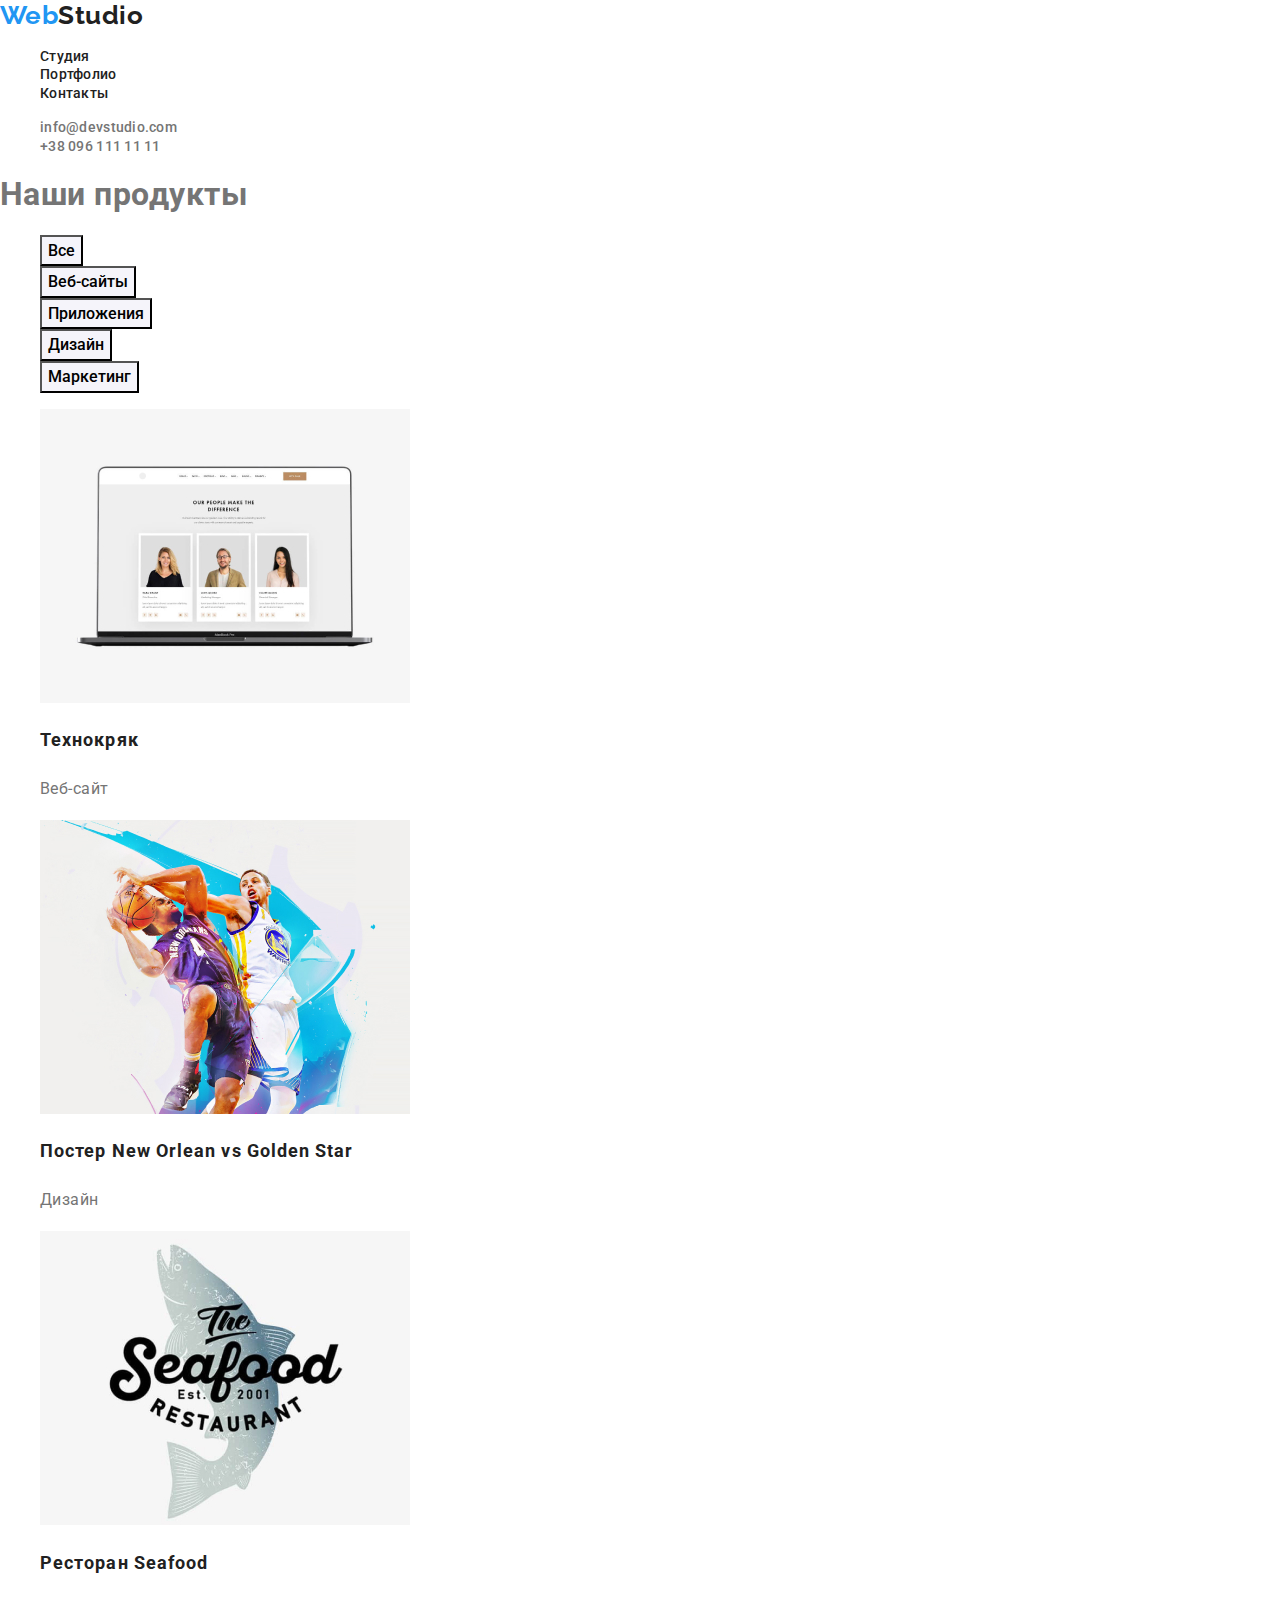
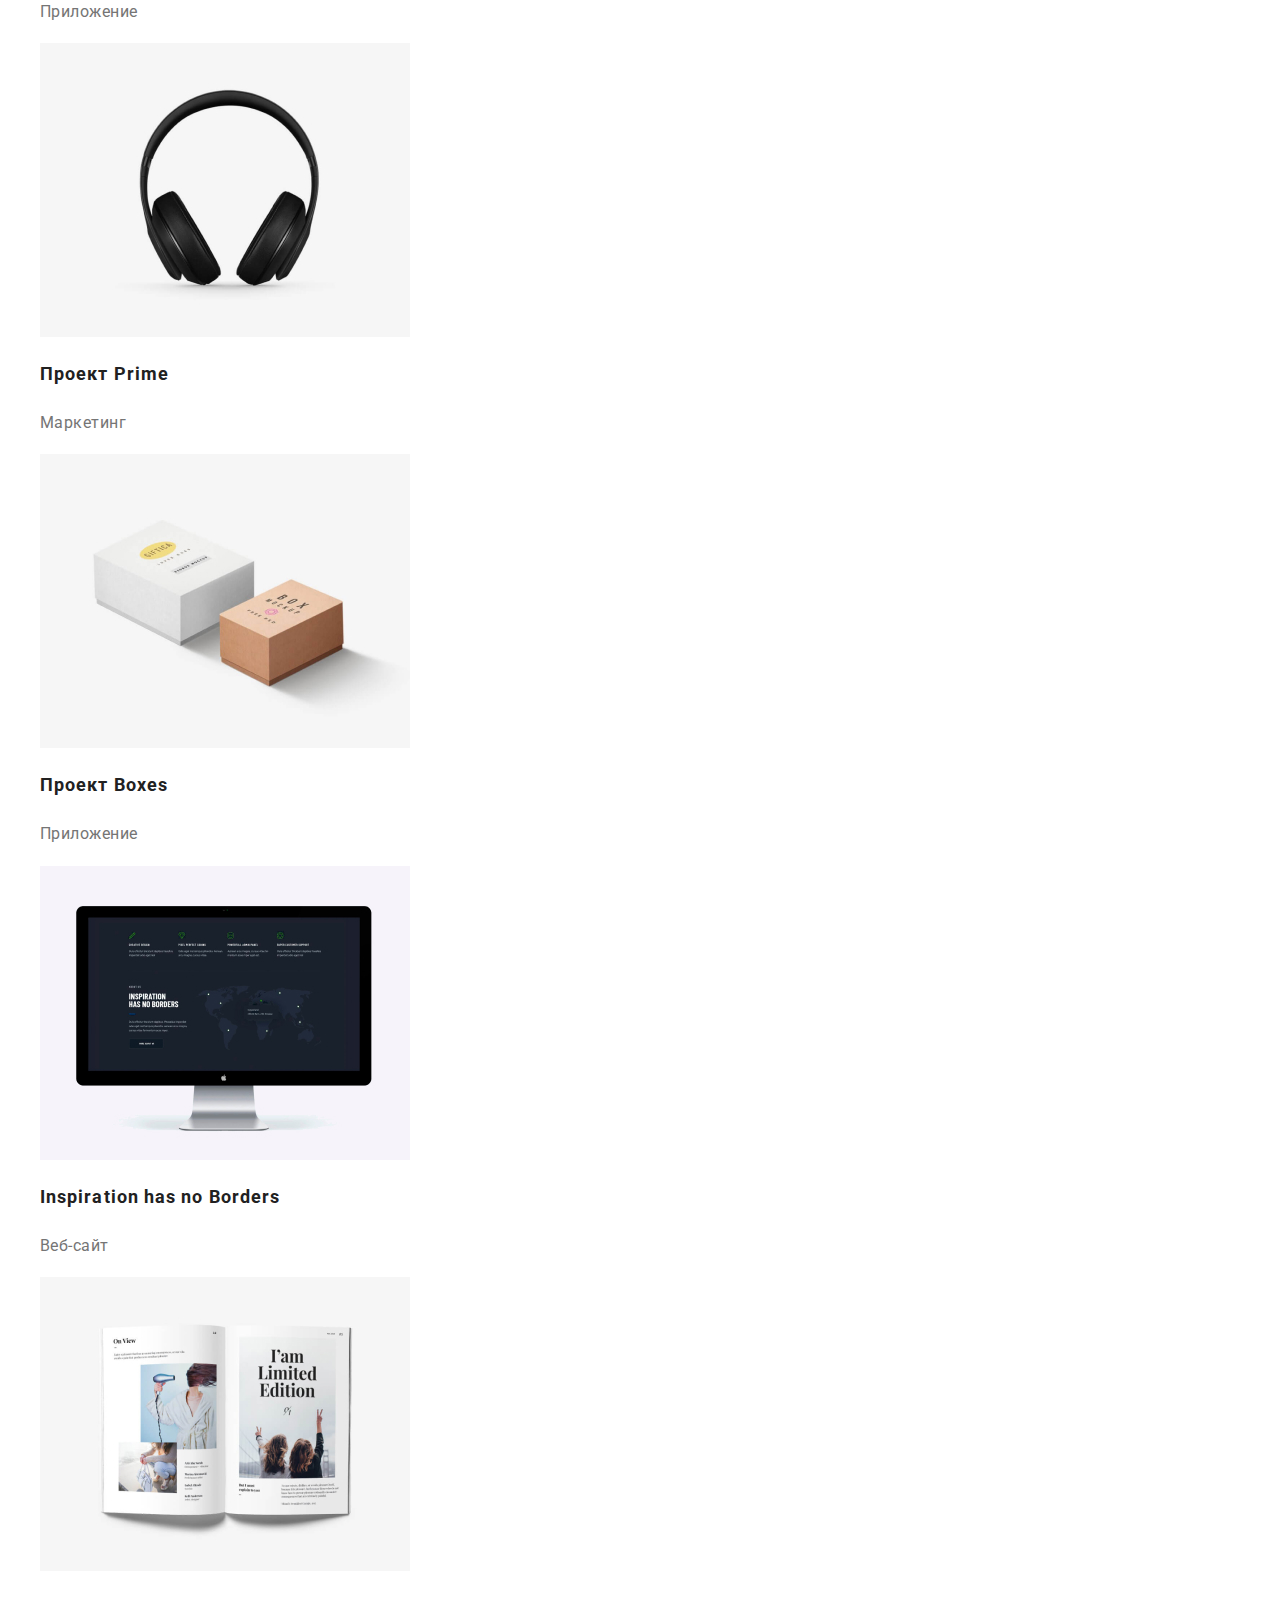
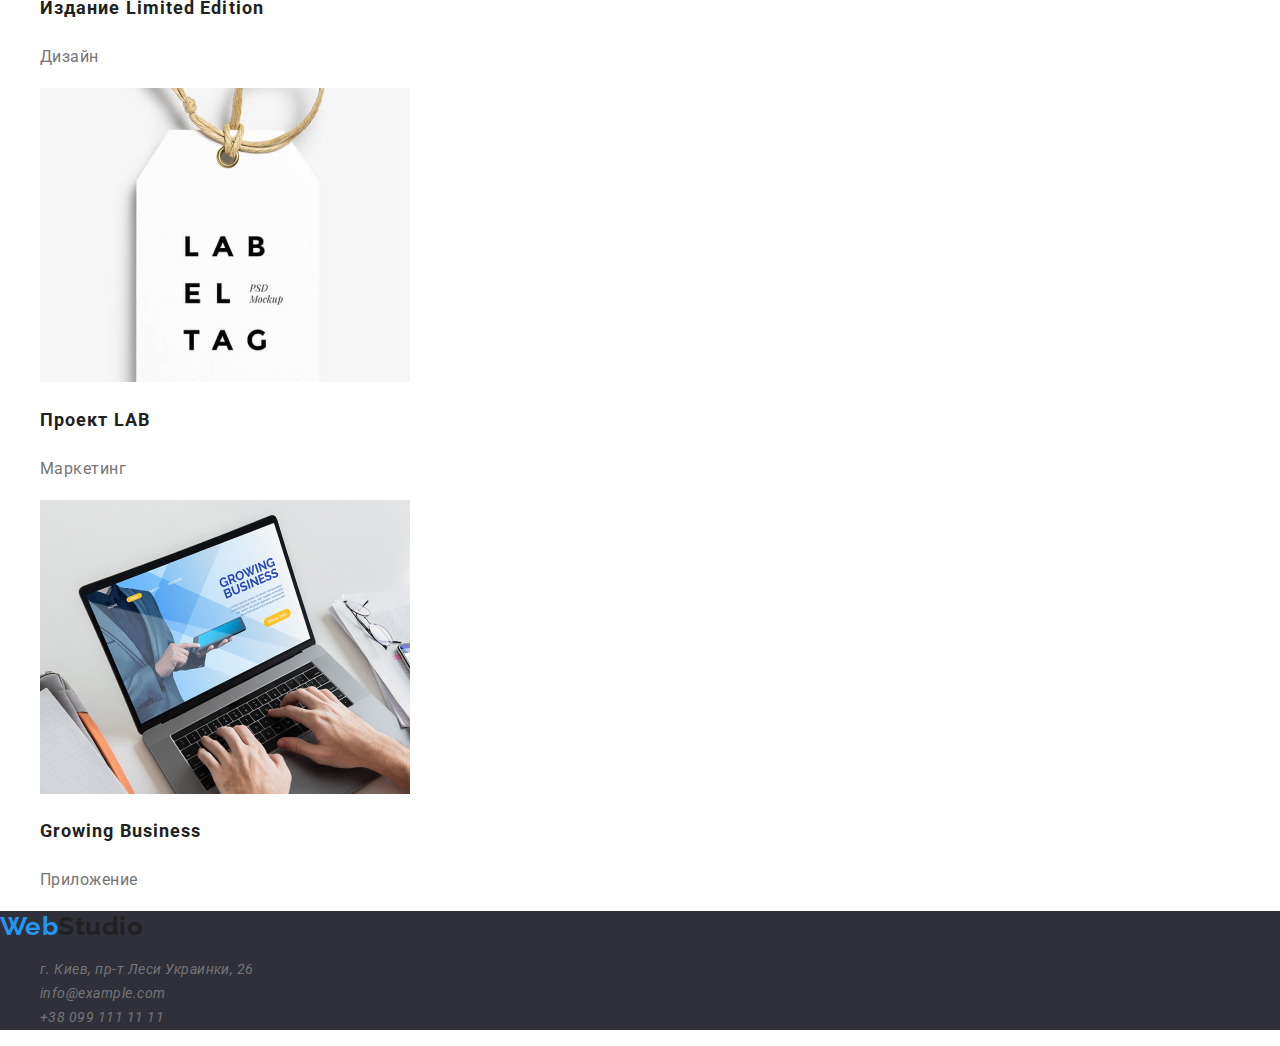
==== portfolio.html @ 8cbb6893 "Initial commit" ====
<!DOCTYPE html>
<html lang="en">
<head>
  <meta charset="UTF-8">
  <meta name="viewport" content="width=device-width, initial-scale=1.0">
  <link href="https://fonts.googleapis.com/css2?family=Raleway:wght@700&family=Roboto:wght@400;500;700;900&display=swap" rel="stylesheet">
  <link rel="stylesheet" href="./css/normalize.css">
  <link rel="stylesheet" href="./css/style.css">
  <title>Web Studio</title>
</head>

<body>
  <!-- Шапка сайта -->
  <header>
    <nav>
      <a href="./index.html" class="logo">
        <span class="accent">Web</span>Studio
      </a>
      <ul class="nav list">
        <li><a href="./index.html" class="link">Студия</a></li>
        <li><a href="./portfolio.html" class="link current">Портфолио</a></li>
        <li><a href="" class="link">Контакты</a></li>
      </ul>
      <ul class="nav-contacts list">
        <li><a href="mailto:info@devstudio.com" class="link">info@devstudio.com</a></li>
        <li><a href="tel:+380961111111" class="link">+38 096 111 11 11</a></li>
      </ul>
    </nav>
  </header>
  <!-- Block main -->
  <main>

    <!-- portfolio-products -->
    <section>
      <!-- Этот заголовок должен быть скрытым -->
        <h1>Наши продукты</h1>
        <ul class="nav-products list">
          <li><button type="button">Все</button></li>
          <li><button type="button">Веб-сайты</button></li>
          <li><button type="button">Приложения</button></li>
          <li><button type="button">Дизайн</button></li>
          <li><button type="button">Маркетинг</button></li>
        </ul>

      <ul class="products list">
          <li>
            <a href="" class="link">
              <img src="./images/prod-1.jpg" alt="Веб-сайт" width="370">
              <h2 class="product-title">Технокряк</h2>
              <p class="product-item">Веб-сайт</p>
            </a>
          </li>
          <li>
            <a href="" class="link">
              <img src="./images/prod-2.jpg" alt="Дизайн постера" width="370">
              <h2 class="product-title">Постер New Orlean vs Golden Star</h2>
              <p class="product-item">Дизайн</p>
            </a>
          </li>
          <li>
            <a href="" class="link">
              <img src="./images/prod-3.jpg" alt="Лого ресторана" width="370">
              <h2 class="product-title">Ресторан Seafood</h2>
              <p class="product-item">Приложение</p>
            </a>
          </li>
          <li>
            <a href="" class="link">
              <img src="./images/prod-4.jpg" alt="Наушники" width="370">
              <h2 class="product-title">Проект Prime</h2>
              <p class="product-item">Маркетинг</p>
            </a>
          </li>
          <li>
            <a href="" class="link">
              <img src="./images/prod-5.jpg" alt="Картонные коробки" width="370">
              <h2 class="product-title">Проект Boxes</h2>
              <p class="product-item">Приложение</p>
            </a>
          </li>
          <li>
            <a href="" class="link">
              <img src="./images/prod-6.jpg" alt="Веб-сайт на мониторе" width="370">
              <h2 class="product-title">Inspiration has no Borders</h2>
              <p class="product-item">Веб-сайт</p>
            </a>
          </li>
          <li>
            <a href="" class="link">
              <img src="./images/prod-7.jpg" alt="Журнал" width="370">
              <h2 class="product-title">Издание Limited Edition</h2>
              <p class="product-item">Дизайн</p>
            </a>
          </li>
          <li>
            <a href="" class="link">
              <img src="./images/prod-8.jpg" alt="Бирка Lable" width="370">
              <h2 class="product-title">Проект LAB</h2>
              <p class="product-item">Маркетинг</p>
            </a>
          </li>
          <li>
            <a href="" class="link">
              <img src="./images/prod-9.jpg" alt="Приложение на ноуте" width="370">
              <h2 class="product-title">Growing Business</h2>
              <p class="product-item">Приложение</p>
            </a>
          </li>
      </ul>
    </section>

  </main>

  <footer class="footer">
    <a href="./index.html" class="logo">
      <span class="accent">Web</span>Studio
    </a>
    <address>
      <ul class="address list">
        <li><a href="" class="link">г. Киев, пр-т Леси Украинки, 26</a></li>
        <li><a href="mailto:info@example.com" class="link">info@example.com</a></li>
        <li><a href="tel:+380991111111" class="link">+38 099 111 11 11</a></li>
      </ul>
    </address>
  </footer>
</body>

</html>
---- css/style.css ----
:root {
  --primary-text-color: #757575;
  --title-text-color: #212121;
  --accent-color: #2196F3;
  --primary-white-color: #FFFFFF;
  --primary-background: #F5F4FA;
  --accent-background: #2F303A;

}

body {
  background-color: var(--primary-white-color);
  color: var(--primary-text-color);
  font-family: Roboto, sans-serif;
  letter-spacing: 0.03em;
}

a {
  text-decoration: none;
}

.list {
  list-style: none;
}

.logo {
  font-family: Raleway;
  font-weight:700;
  font-size: 26px;
  line-height: 1.19;
  color: var(--title-text-color);
}

.accent {
  color: var(--accent-color);
}

/* Nav style */

.nav .link {
  font-weight: 500;
  font-size: 14px;
  line-height: 1.14;
  letter-spacing: 0.02em;
  color: var(--title-text-color);
}

.nav .link:hover,
.nav .link:focus {
  color: var(--accent-color);
}

.nav .link.current {
  color: var(--title-text-color);
}

.nav-contacts .link {
  font-weight: 500;
  font-size: 14px;
  line-height: 1.14;
  letter-spacing: 0.02em;
  color: var(--primary-text-color);
}

.nav-contacts .link:hover,
.nav-contacts .link:focus {
  color: var(--accent-color);
}


/* main html style */

h2, h3 {
  color: var(--title-text-color);
}

/* hero */

.hero {
  background-color: var(--accent-background);
  color: var(--primary-white-color);
}

.hero-title {
  font-weight: 900;
  font-size: 44px;
  line-height: 3.24;
  text-align: center;
  letter-spacing: 0.06em;
  text-transform: uppercase;
}

.hero-link {
  color: var(--primary-white-color);
  background-color: var(--accent-color);
}

.about-us, .team-title {
  font-size: 36px;
  line-height: 1.17;
  text-align: center;
}

.features-title {
  font-size: 14px;
  line-height: 1.14;
  text-transform: uppercase;
  color: var(--title-text-color);
}

.feature-item {
  font-size: 14px;
  line-height: 1.7;
}

.team-member {
  font-weight: 500;
  font-size: 16px;
  line-height: 1.9;
  /* text-align: center; */
}

.team-position {
  font-size: 16px;
  line-height: 1.9;
  /* text-align: center; */
}

/* footer style */

.footer {
  background-color: var(--accent-background);

}

.address .link {
  font-size: 14px;
  line-height: 1.7;
  color: var(--primary-text-color);
}

/* portfolio style */

button {
  font-family: inherit;
  font-weight: 500;
  font-size: 16px;
  line-height: 1.6;
  background-color: var(--primary-background);
}

button:hover,
button:focus{
  background-color: var(--accent-color);
  color: var(--primary-white-color);
}

.products .product-title {
  font-size: 18px;
  line-height: 2;
  letter-spacing: 0.06em;
  color: var(--title-text-color);
}

.products .product-item {
  font-size: 16px;
  line-height: 1.88;
  color: var(--primary-text-color);
}
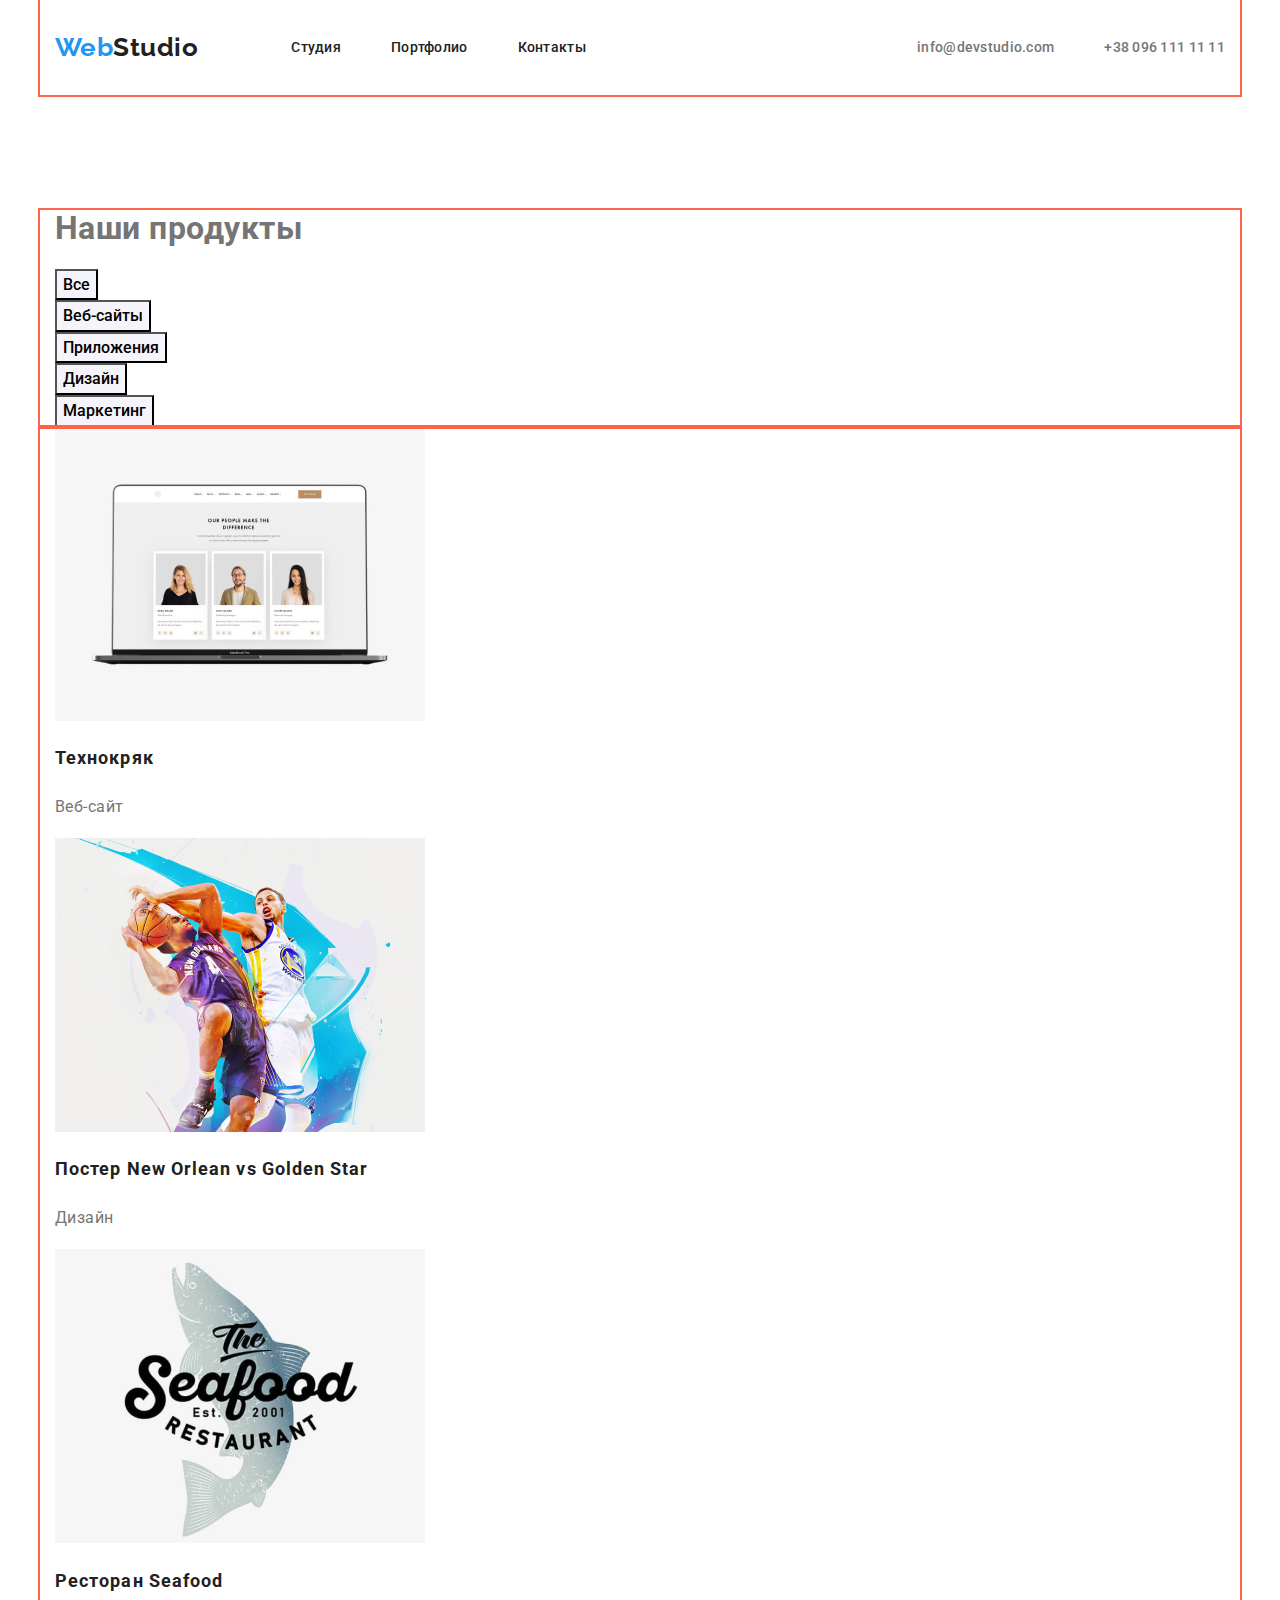
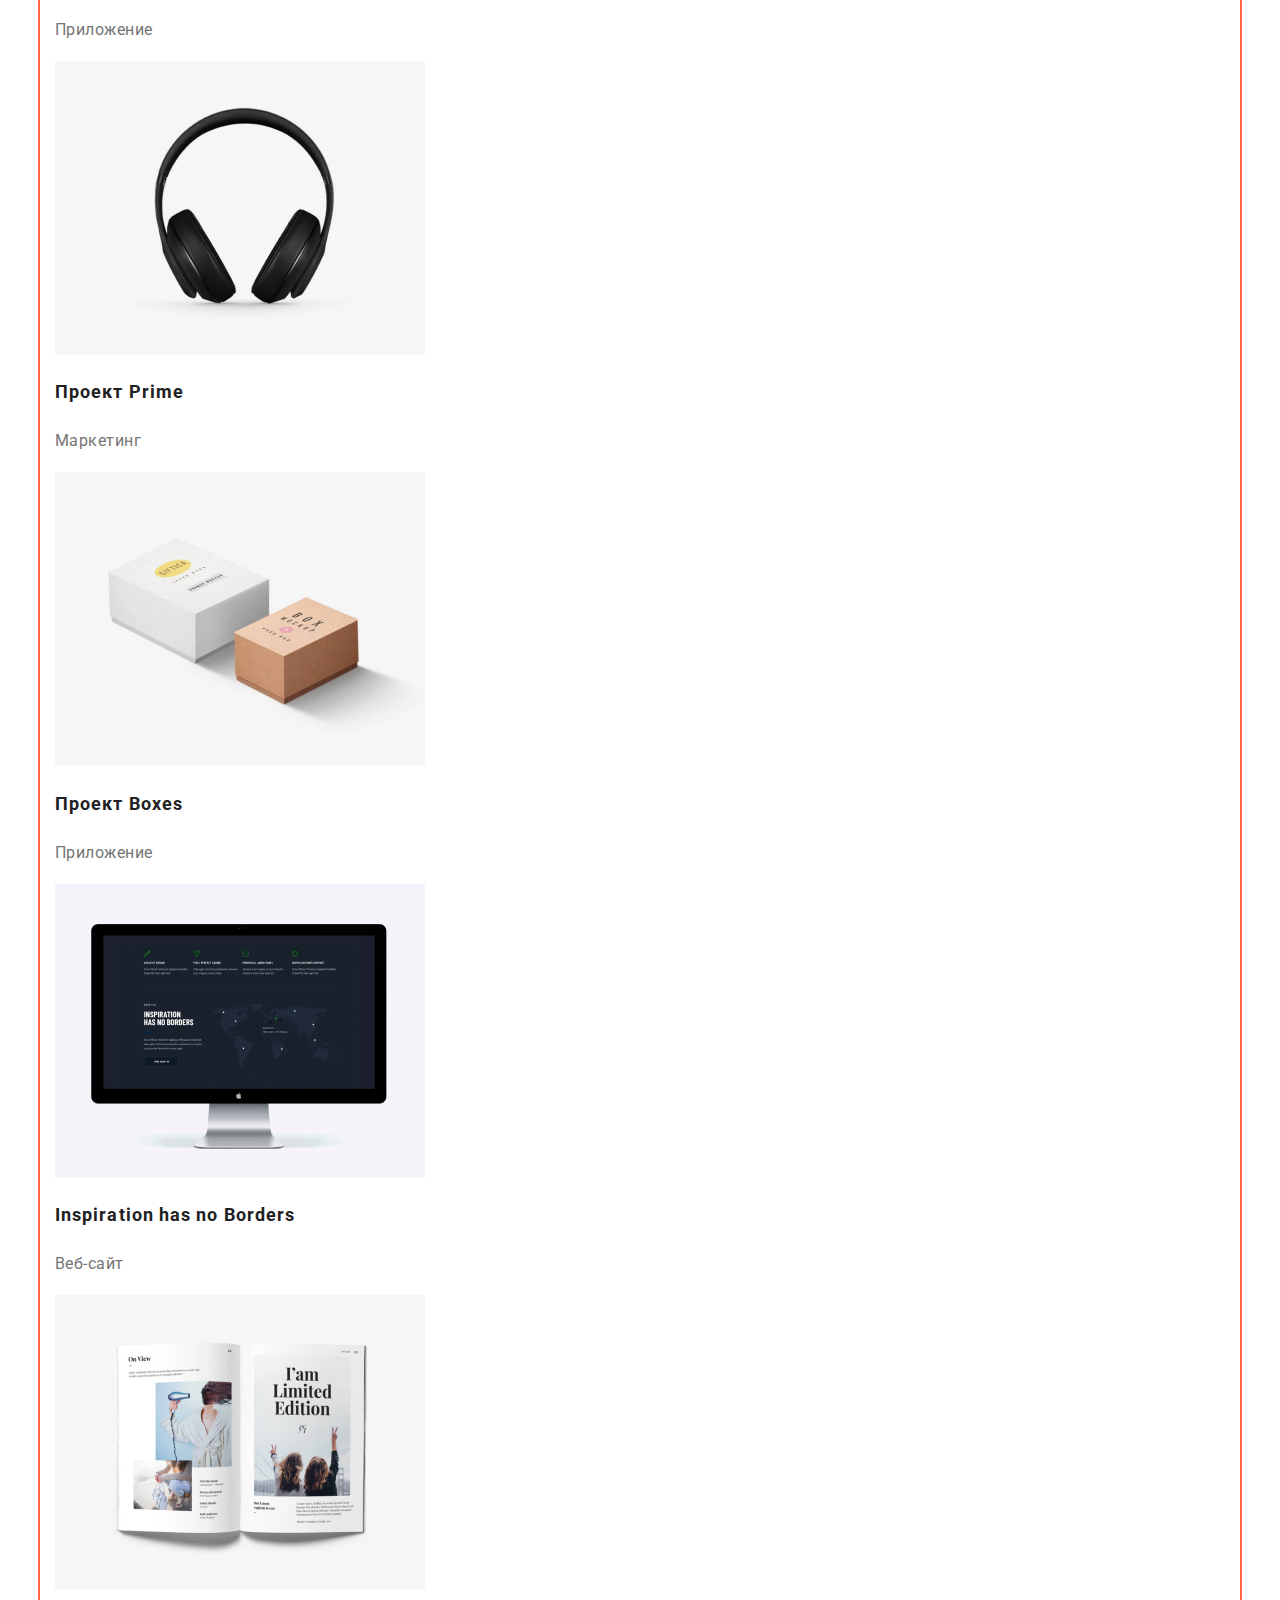
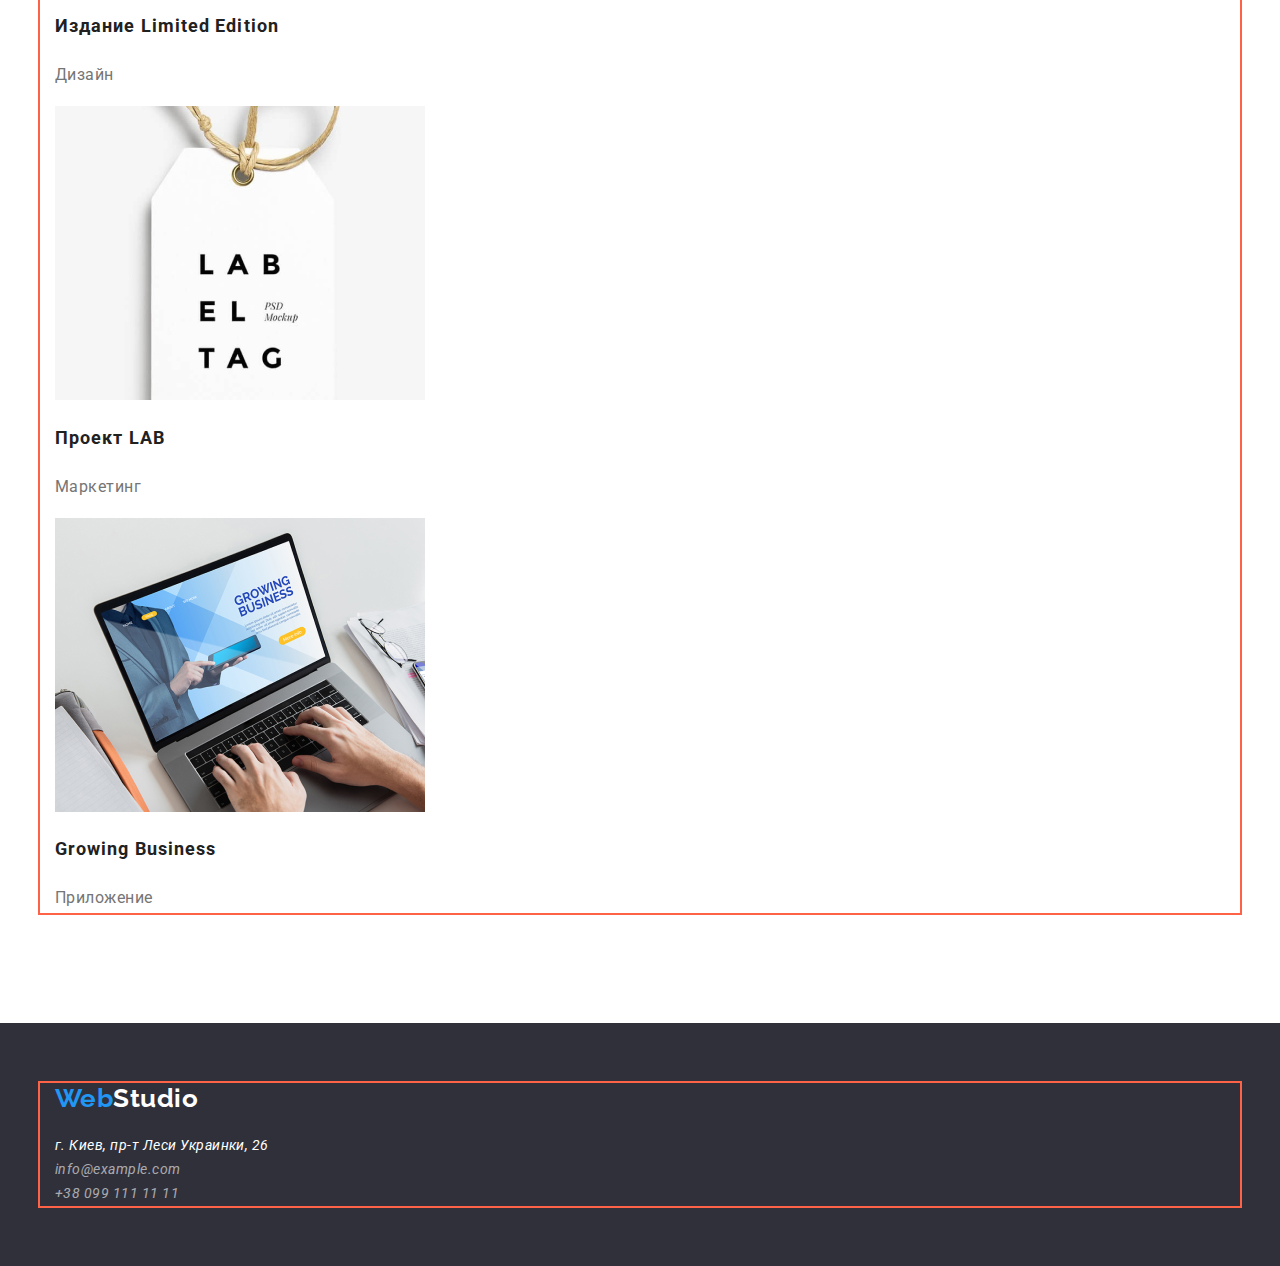
==== commit 295fb5e8: "add markup to porfolio, class, div" ====
--- a/portfolio.html
+++ b/portfolio.html
@@ -12,18 +12,18 @@
 <body>
   <!-- Шапка сайта -->
   <header>
-    <nav>
+    <nav class="main-nav container">
       <a href="./index.html" class="logo">
         <span class="accent">Web</span>Studio
       </a>
       <ul class="nav list">
-        <li><a href="./index.html" class="link">Студия</a></li>
-        <li><a href="./portfolio.html" class="link current">Портфолио</a></li>
-        <li><a href="" class="link">Контакты</a></li>
+        <li class="item"><a href="" class="link">Студия</a></li>
+        <li class="item"><a href="./portfolio.html" class="link current">Портфолио</a></li>
+        <li class="item"><a href="" class="link">Контакты</a></li>
       </ul>
       <ul class="nav-contacts list">
-        <li><a href="mailto:info@devstudio.com" class="link">info@devstudio.com</a></li>
-        <li><a href="tel:+380961111111" class="link">+38 096 111 11 11</a></li>
+        <li class="item"><a href="mailto:info@devstudio.com" class="link">info@devstudio.com</a></li>
+        <li class="item"><a href="tel:+380961111111" class="link">+38 096 111 11 11</a></li>
       </ul>
     </nav>
   </header>
@@ -31,9 +31,10 @@
   <main>
 
     <!-- portfolio-products -->
-    <section>
+    <section class="section">
       <!-- Этот заголовок должен быть скрытым -->
-        <h1>Наши продукты</h1>
+      <div class="container">
+        <h1 class="none-title">Наши продукты</h1>
         <ul class="nav-products list">
           <li><button type="button">Все</button></li>
           <li><button type="button">Веб-сайты</button></li>
@@ -41,8 +42,10 @@
           <li><button type="button">Дизайн</button></li>
           <li><button type="button">Маркетинг</button></li>
         </ul>
+      </div>
 
-      <ul class="products list">
+      <div class="container">
+        <ul class="products list">
           <li>
             <a href="" class="link">
               <img src="./images/prod-1.jpg" alt="Веб-сайт" width="370">
@@ -106,22 +109,25 @@
               <p class="product-item">Приложение</p>
             </a>
           </li>
-      </ul>
+        </ul>
+      </div>
     </section>
 
   </main>
 
   <footer class="footer">
-    <a href="./index.html" class="logo">
-      <span class="accent">Web</span>Studio
-    </a>
-    <address>
-      <ul class="address list">
-        <li><a href="" class="link">г. Киев, пр-т Леси Украинки, 26</a></li>
-        <li><a href="mailto:info@example.com" class="link">info@example.com</a></li>
-        <li><a href="tel:+380991111111" class="link">+38 099 111 11 11</a></li>
-      </ul>
-    </address>
+    <div class="container">
+      <a href="./index.html" class="logo">
+        <span class="accent">Web</span>Studio
+      </a>
+      <address>
+        <ul class="address list">
+          <li class="list-item"><a href="" class="link">г. Киев, пр-т Леси Украинки, 26</a></li>
+          <li class="list-item"><a href="mailto:info@example.com" class="link contacts">info@example.com</a></li>
+          <li class="list-item"><a href="tel:+380991111111" class="link contacts">+38 099 111 11 11</a></li>
+        </ul>
+      </address>
+    </div>
   </footer>
 </body>
 
--- a/css/style.css
+++ b/css/style.css
@@ -1,3 +1,14 @@
+html {
+  box-sizing: border-box;
+}
+
+*,
+*::before,
+*::after {
+  box-sizing: inherit;
+}
+
+
 :root {
   --primary-text-color: #757575;
   --title-text-color: #212121;
@@ -5,10 +16,10 @@
   --primary-white-color: #FFFFFF;
   --primary-background: #F5F4FA;
   --accent-background: #2F303A;
-
 }
 
 body {
+  margin: 0;
   background-color: var(--primary-white-color);
   color: var(--primary-text-color);
   font-family: Roboto, sans-serif;
@@ -19,11 +30,30 @@
   text-decoration: none;
 }
 
+/* Утилиты */
+
 .list {
   list-style: none;
-}
+  padding: 0;
+  margin: 0;
+}
+
+.container {
+  width: 1200px;
+  padding-left: 15px;
+  padding-right: 15px;
+  margin-left: auto;
+  margin-right: auto;
+
+  outline: 2px solid tomato;
+
+}
+
+/* Nav style */
 
 .logo {
+  margin-right: 93px;
+
   font-family: Raleway;
   font-weight:700;
   font-size: 26px;
@@ -35,7 +65,30 @@
   color: var(--accent-color);
 }
 
-/* Nav style */
+.main-nav {
+  display: flex;
+  align-items: center;
+
+  padding-top: 32px;
+  padding-bottom: 32px;
+}
+
+.nav.list {
+  display: flex;
+}
+
+.nav.list .item:not(:last-child) {
+  margin-right: 50px;
+}
+
+.nav-contacts {
+  display: flex;
+  margin-left: auto;
+}
+
+.nav-contacts.list .item:not(:last-child) {
+  margin-right: 50px;
+}
 
 .nav .link {
   font-weight: 500;
@@ -77,43 +130,102 @@
 /* hero */
 
 .hero {
+  text-align: center;
   background-color: var(--accent-background);
   color: var(--primary-white-color);
 }
 
 .hero-title {
+  margin-top: 0;
+  margin-bottom: 30px;
+
   font-weight: 900;
   font-size: 44px;
-  line-height: 3.24;
+  line-height: 1.36;
+  letter-spacing: 0.06em;
+  text-transform: uppercase;
+}
+
+.hero-link {
+  border-radius: 4px;
+  padding: 10px 32px;
+  display: inline-block;
+  min-width: 200px;
+  font-weight: bold;
+  font-size: 16px;
+  line-height: 1.88;
   text-align: center;
   letter-spacing: 0.06em;
+
+  color: var(--primary-white-color);
+  background-color: var(--accent-color);
+}
+
+/* Features */
+
+.section {
+  padding-top: 94px;
+  padding-bottom: 94px;
+}
+
+.features.list {
+  display: flex;
+}
+
+.features.list .item:not(:last-child) {
+  margin-right: 30px;
+}
+
+.features-title {
+  margin-top: 0;
+  margin-bottom: 10px;
+  font-size: 14px;
+  line-height: 1.14;
   text-transform: uppercase;
-}
-
-.hero-link {
-  color: var(--primary-white-color);
-  background-color: var(--accent-color);
-}
-
-.about-us, .team-title {
+  color: var(--title-text-color);
+}
+
+.feature-item {
+  margin-top: 0;
+  margin-bottom: 0;
+  font-size: 14px;
+  line-height: 1.7;
+}
+
+/* block about us */
+
+.about-us.section {
+  padding-top: 0;
+}
+
+.about-us.list {
+  display: flex;
+  justify-content: space-between;
+}
+
+
+.about-us.title,
+.team-title {
+  margin-top: 0;
+  margin-bottom: 50px;
+
   font-size: 36px;
   line-height: 1.17;
   text-align: center;
 }
 
-.features-title {
-  font-size: 14px;
-  line-height: 1.14;
-  text-transform: uppercase;
-  color: var(--title-text-color);
-}
-
-.feature-item {
-  font-size: 14px;
-  line-height: 1.7;
+
+/* block team */
+
+.team {
+  display: flex;
+  justify-content: space-between;
 }
 
 .team-member {
+  margin-top: 0;
+  margin-bottom: 0;
+
   font-weight: 500;
   font-size: 16px;
   line-height: 1.9;
@@ -121,6 +233,9 @@
 }
 
 .team-position {
+  margin-top: 0;
+  margin-bottom: 0;
+
   font-size: 16px;
   line-height: 1.9;
   /* text-align: center; */
@@ -129,14 +244,27 @@
 /* footer style */
 
 .footer {
+  padding-top: 60px;
+  padding-bottom: 60px;
+
+  color: var(--primary-white-color);
   background-color: var(--accent-background);
-
+}
+
+.footer .logo {
+  color: var(--primary-white-color);
+  display: inline-block;
+  margin-bottom: 20px;
 }
 
 .address .link {
   font-size: 14px;
   line-height: 1.7;
-  color: var(--primary-text-color);
+  color: var(--primary-white-color);
+}
+
+.link.contacts {
+  color: rgba(255, 255, 255, 0.6);
 }
 
 /* portfolio style */
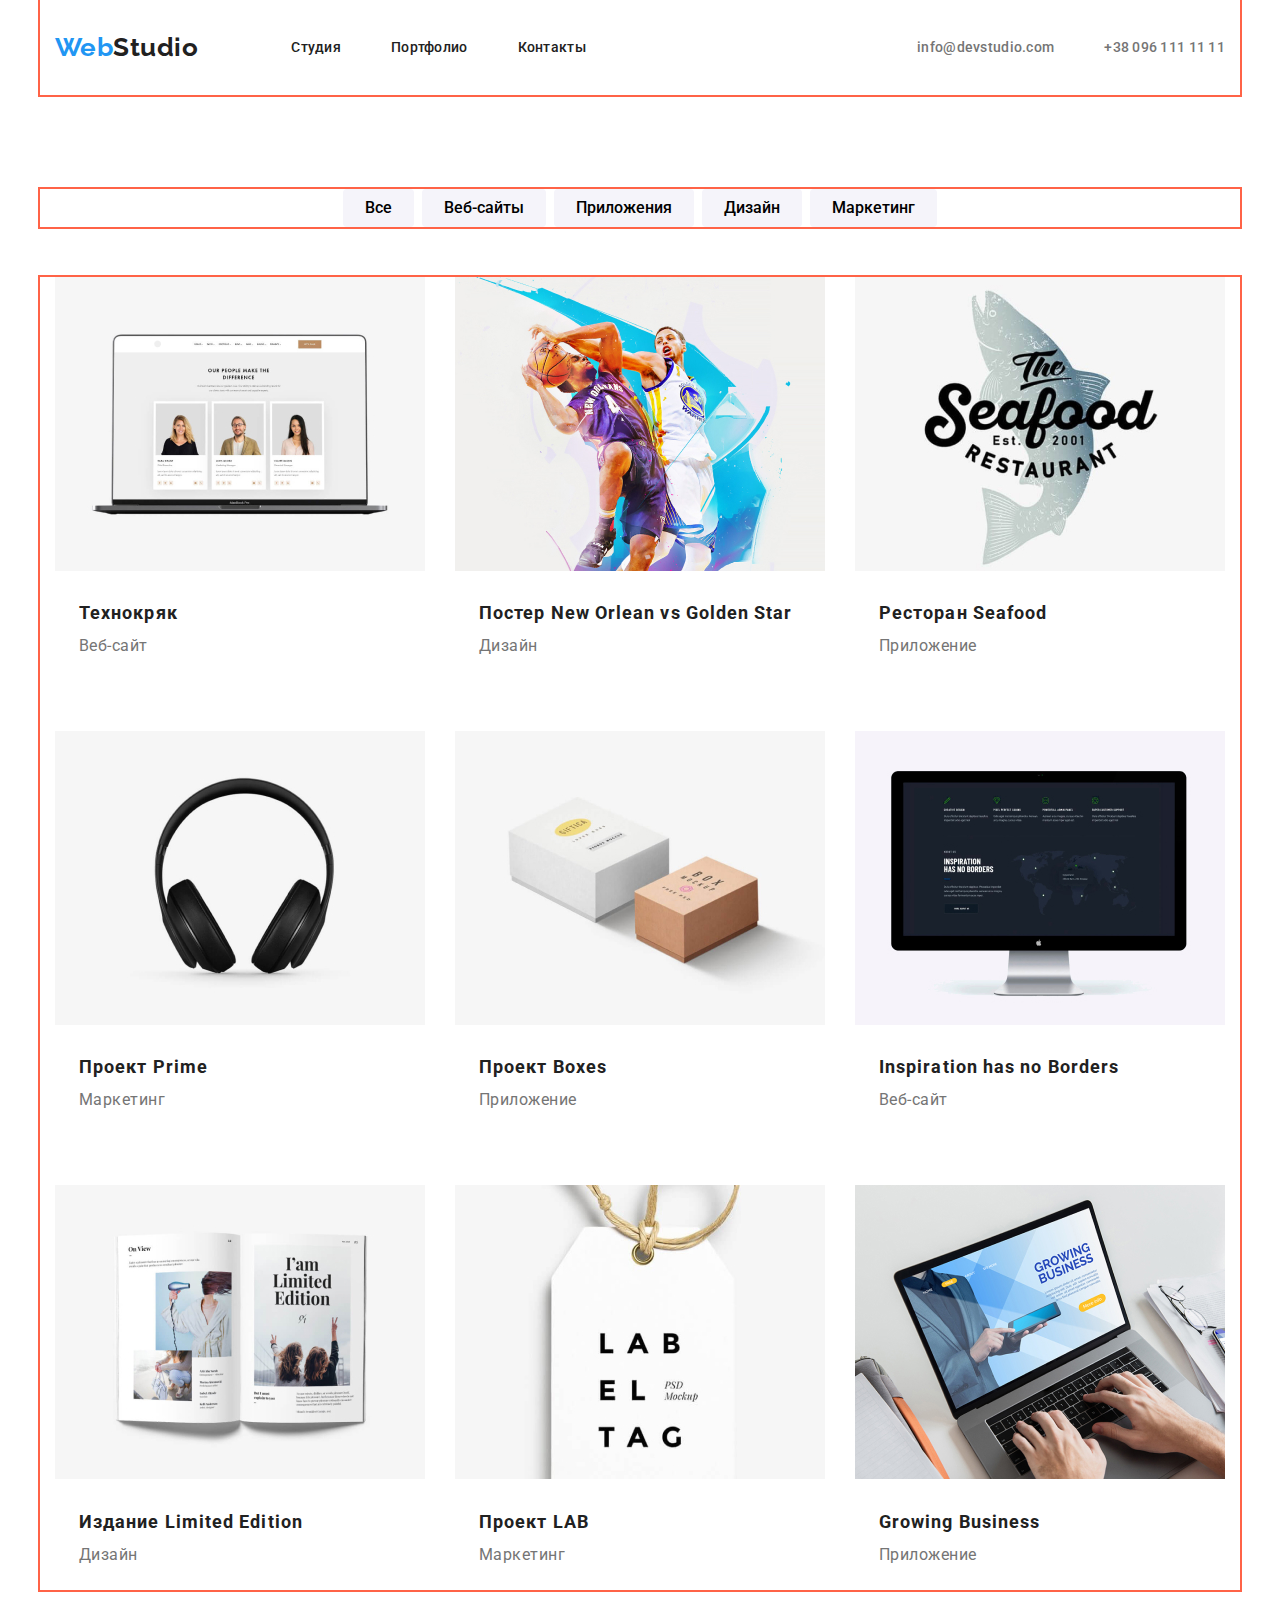
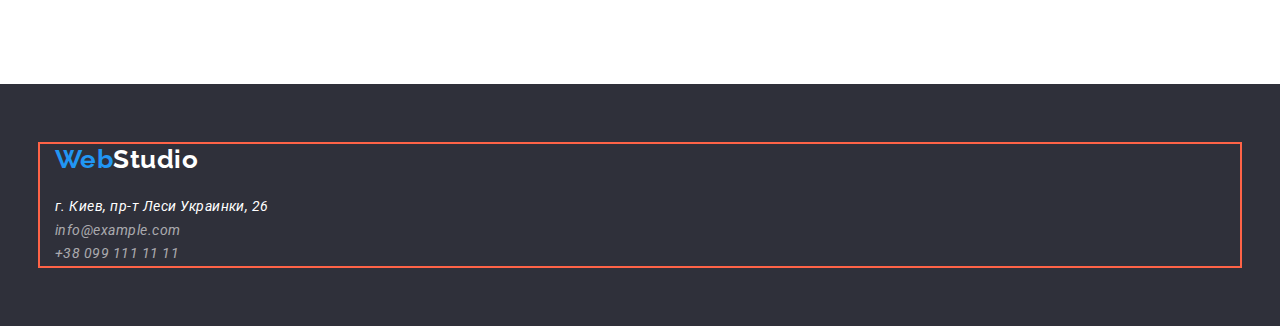
==== commit 6ab32fa9: "finish style portfolio" ====
--- a/portfolio.html
+++ b/portfolio.html
@@ -32,81 +32,99 @@
 
     <!-- portfolio-products -->
     <section class="section">
-      <!-- Этот заголовок должен быть скрытым -->
       <div class="container">
+        <!-- Этот заголовок должен быть скрытым -->
         <h1 class="none-title">Наши продукты</h1>
         <ul class="nav-products list">
-          <li><button type="button">Все</button></li>
-          <li><button type="button">Веб-сайты</button></li>
-          <li><button type="button">Приложения</button></li>
-          <li><button type="button">Дизайн</button></li>
-          <li><button type="button">Маркетинг</button></li>
+          <li class="item"><button type="button">Все</button></li>
+          <li class="item"><button type="button">Веб-сайты</button></li>
+          <li class="item"><button type="button">Приложения</button></li>
+          <li class="item"><button type="button">Дизайн</button></li>
+          <li class="item"><button type="button">Маркетинг</button></li>
         </ul>
       </div>
 
       <div class="container">
         <ul class="products list">
-          <li>
+          <li class="item">
             <a href="" class="link">
               <img src="./images/prod-1.jpg" alt="Веб-сайт" width="370">
-              <h2 class="product-title">Технокряк</h2>
-              <p class="product-item">Веб-сайт</p>
+              <div class="align">
+                <h2 class="product-title">Технокряк</h2>
+                <p class="product-item">Веб-сайт</p>
+              </div>
             </a>
           </li>
-          <li>
+          <li class="item">
             <a href="" class="link">
               <img src="./images/prod-2.jpg" alt="Дизайн постера" width="370">
-              <h2 class="product-title">Постер New Orlean vs Golden Star</h2>
-              <p class="product-item">Дизайн</p>
+              <div class="align">
+                <h2 class="product-title">Постер New Orlean vs Golden Star</h2>
+                <p class="product-item">Дизайн</p>
+              </div>
             </a>
           </li>
-          <li>
+          <li class="item">
             <a href="" class="link">
               <img src="./images/prod-3.jpg" alt="Лого ресторана" width="370">
-              <h2 class="product-title">Ресторан Seafood</h2>
-              <p class="product-item">Приложение</p>
+              <div class="align">
+                <h2 class="product-title">Ресторан Seafood</h2>
+                <p class="product-item">Приложение</p>
+              </div>
             </a>
           </li>
-          <li>
+          <li class="item">
             <a href="" class="link">
               <img src="./images/prod-4.jpg" alt="Наушники" width="370">
-              <h2 class="product-title">Проект Prime</h2>
-              <p class="product-item">Маркетинг</p>
+              <div class="align">
+                <h2 class="product-title">Проект Prime</h2>
+                <p class="product-item">Маркетинг</p>
+              </div>
             </a>
           </li>
-          <li>
+          <li class="item">
             <a href="" class="link">
               <img src="./images/prod-5.jpg" alt="Картонные коробки" width="370">
-              <h2 class="product-title">Проект Boxes</h2>
-              <p class="product-item">Приложение</p>
+              <div class="align">
+                <h2 class="product-title">Проект Boxes</h2>
+                <p class="product-item">Приложение</p>
+              </div>
             </a>
           </li>
-          <li>
+          <li class="item">
             <a href="" class="link">
               <img src="./images/prod-6.jpg" alt="Веб-сайт на мониторе" width="370">
-              <h2 class="product-title">Inspiration has no Borders</h2>
-              <p class="product-item">Веб-сайт</p>
+              <div class="align">
+                <h2 class="product-title">Inspiration has no Borders</h2>
+                <p class="product-item">Веб-сайт</p>
+              </div>
             </a>
           </li>
-          <li>
+          <li class="item">
             <a href="" class="link">
               <img src="./images/prod-7.jpg" alt="Журнал" width="370">
-              <h2 class="product-title">Издание Limited Edition</h2>
-              <p class="product-item">Дизайн</p>
+              <div class="align">
+                <h2 class="product-title">Издание Limited Edition</h2>
+                <p class="product-item">Дизайн</p>
+              </div>
             </a>
           </li>
-          <li>
+          <li class="item">
             <a href="" class="link">
               <img src="./images/prod-8.jpg" alt="Бирка Lable" width="370">
-              <h2 class="product-title">Проект LAB</h2>
-              <p class="product-item">Маркетинг</p>
+              <div class="align">
+                <h2 class="product-title">Проект LAB</h2>
+                <p class="product-item">Маркетинг</p>
+              </div>
             </a>
           </li>
-          <li>
+          <li class="item">
             <a href="" class="link">
               <img src="./images/prod-9.jpg" alt="Приложение на ноуте" width="370">
-              <h2 class="product-title">Growing Business</h2>
-              <p class="product-item">Приложение</p>
+              <div class="align">
+                <h2 class="product-title">Growing Business</h2>
+                <p class="product-item">Приложение</p>
+              </div>
             </a>
           </li>
         </ul>
--- a/css/style.css
+++ b/css/style.css
@@ -269,21 +269,51 @@
 
 /* portfolio style */
 
+.none-title {
+  display: none;
+}
+
 button {
+  display: inline-block;
+  border: transparent;
+  border-radius: 4px;
+  padding: 6px 22px;
+
   font-family: inherit;
   font-weight: 500;
   font-size: 16px;
   line-height: 1.6;
+  text-align: center;
   background-color: var(--primary-background);
 }
 
 button:hover,
 button:focus{
+  border: transparent;
   background-color: var(--accent-color);
   color: var(--primary-white-color);
 }
 
+.nav-products.list {
+  display: flex;
+  justify-content: center;
+  margin-bottom: 50px;
+}
+
+.nav-products.list .item:not(:last-child) {
+  margin-right: 8px;
+}
+
+.products.list {
+  display: flex;
+  flex-wrap: wrap;
+  justify-content: space-between;
+}
+
 .products .product-title {
+  margin-top: 0;
+  margin-bottom: 0;
+
   font-size: 18px;
   line-height: 2;
   letter-spacing: 0.06em;
@@ -291,7 +321,18 @@
 }
 
 .products .product-item {
+  margin-top: 0;
+  margin-bottom: 0;
+
   font-size: 16px;
   line-height: 1.88;
   color: var(--primary-text-color);
 }
+
+.products .align {
+  margin: 20px 24px;
+}
+
+.products .item:not(:nth-last-child(-n + 3)) {
+  margin-bottom: 50px;
+}
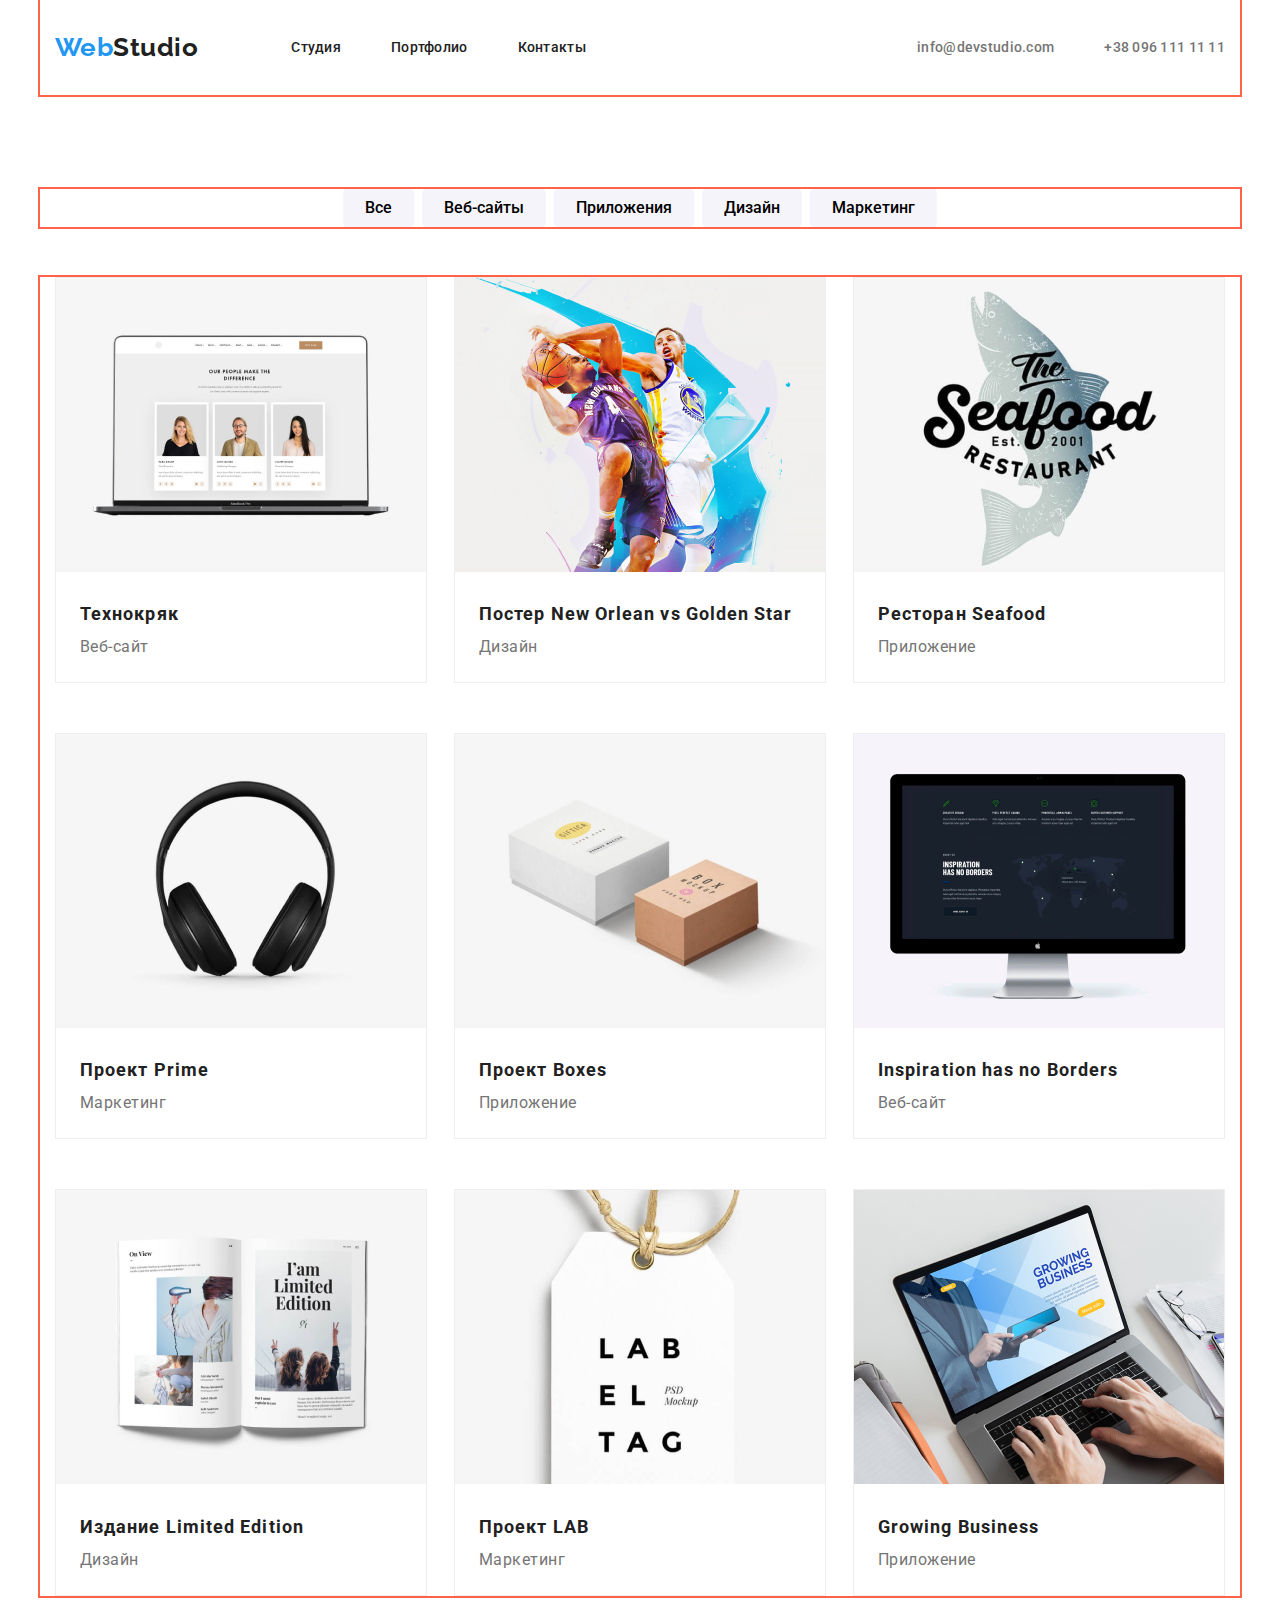
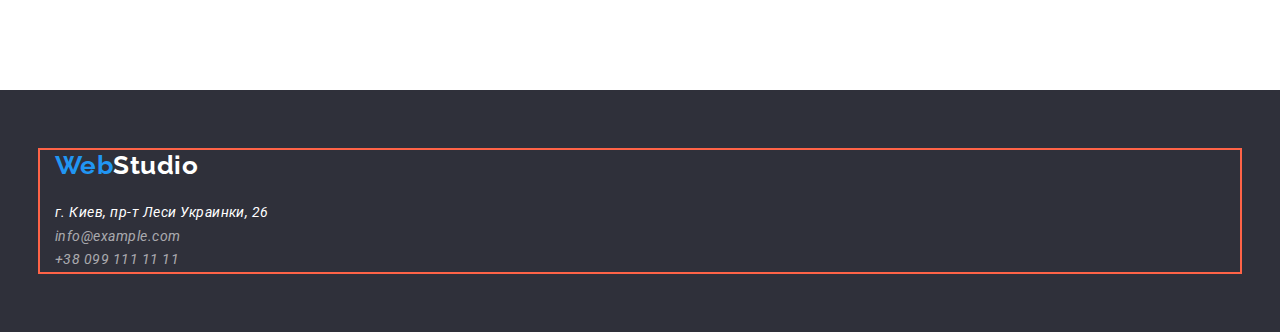
==== commit 627d38d4: "edit sect. team index, and products list portfolio" ====
--- a/portfolio.html
+++ b/portfolio.html
@@ -17,7 +17,7 @@
         <span class="accent">Web</span>Studio
       </a>
       <ul class="nav list">
-        <li class="item"><a href="" class="link">Студия</a></li>
+        <li class="item"><a href="./index.html" class="link">Студия</a></li>
         <li class="item"><a href="./portfolio.html" class="link current">Портфолио</a></li>
         <li class="item"><a href="" class="link">Контакты</a></li>
       </ul>
--- a/css/style.css
+++ b/css/style.css
@@ -229,7 +229,7 @@
   font-weight: 500;
   font-size: 16px;
   line-height: 1.9;
-  /* text-align: center; */
+  text-align: center;
 }
 
 .team-position {
@@ -238,7 +238,19 @@
 
   font-size: 16px;
   line-height: 1.9;
-  /* text-align: center; */
+  text-align: center;
+}
+
+.team .align {
+  margin-top: 30px;
+  margin-bottom: 30px;
+}
+
+.team .item {
+  border-radius: 0px 0px 4px 4px;
+  box-shadow: 0px 1px 3px rgba(0, 0, 0, 0.12),
+   0px 1px 1px rgba(0, 0, 0, 0.14),
+   0px 2px 1px rgba(0, 0, 0, 0.2);
 }
 
 /* footer style */
@@ -333,6 +345,10 @@
   margin: 20px 24px;
 }
 
+.products .item {
+  border: 1px solid #EEEEEE;
+}
+
 .products .item:not(:nth-last-child(-n + 3)) {
   margin-bottom: 50px;
 }
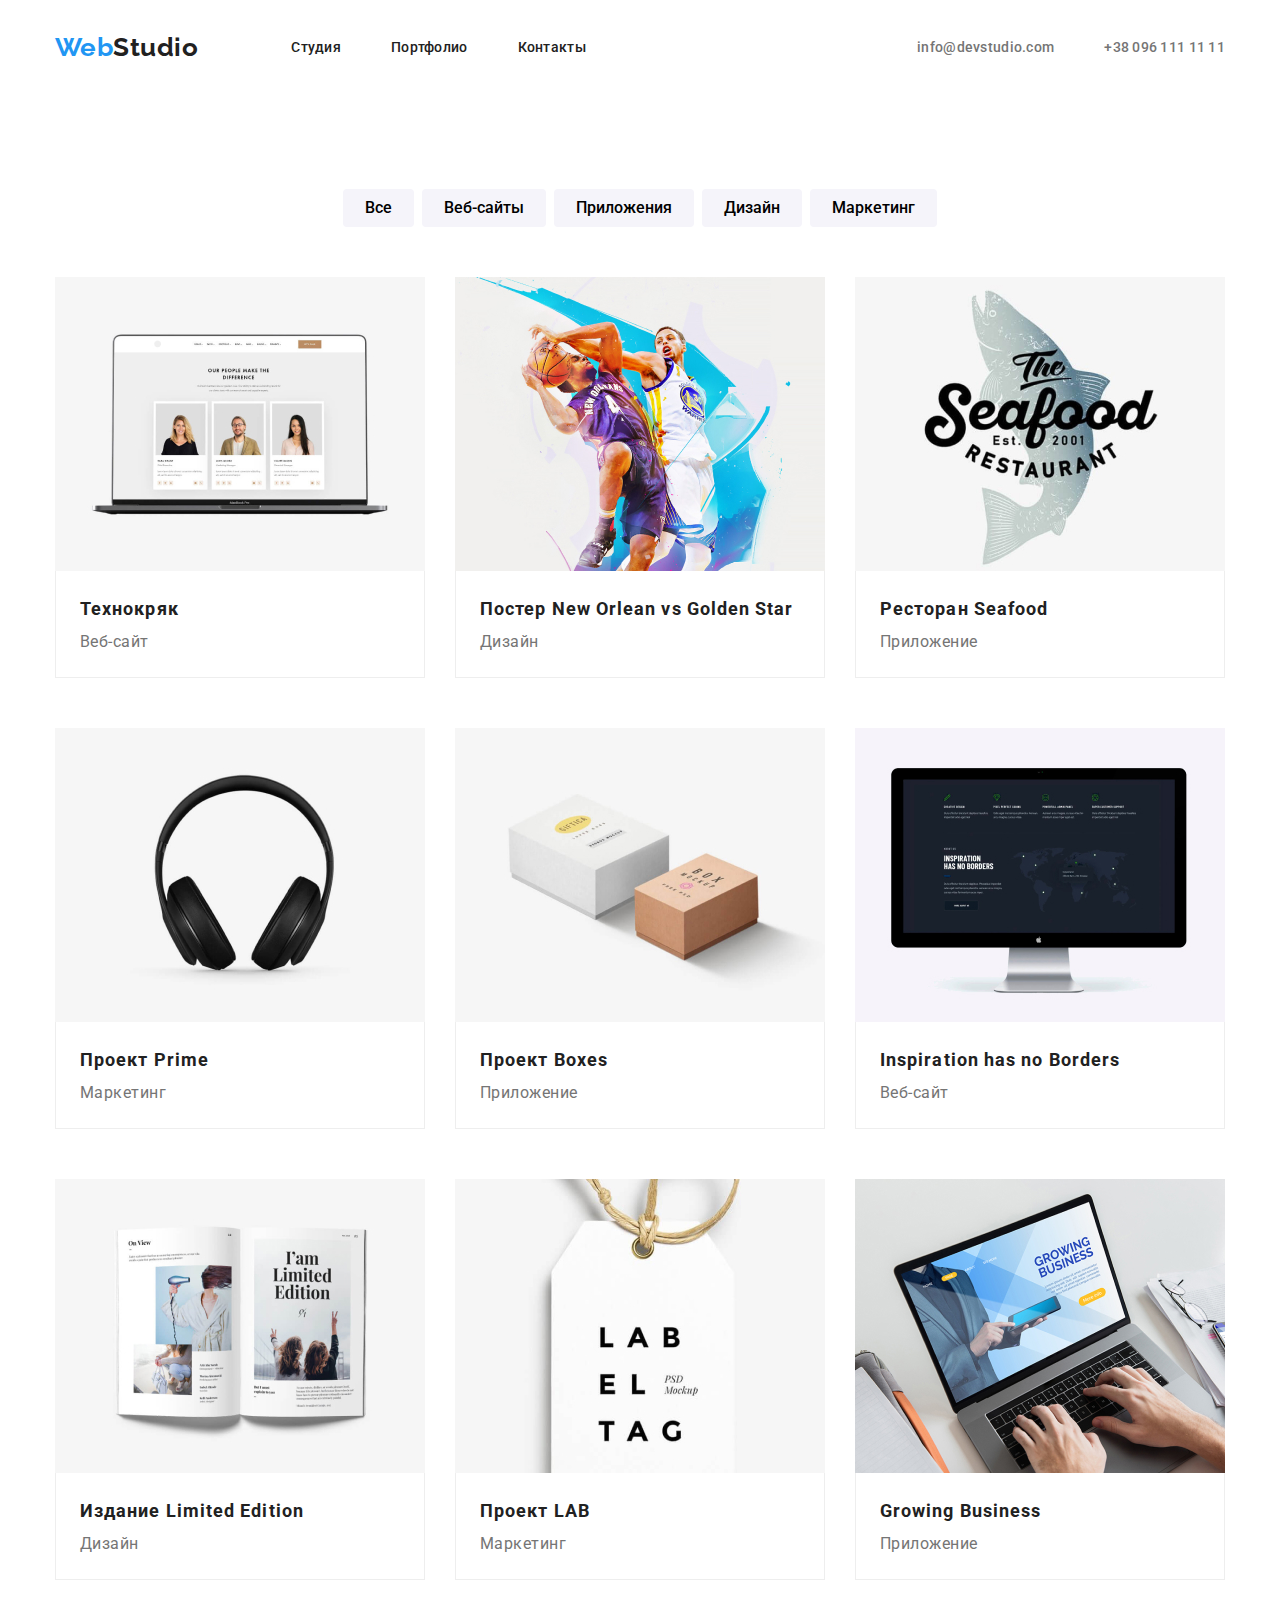
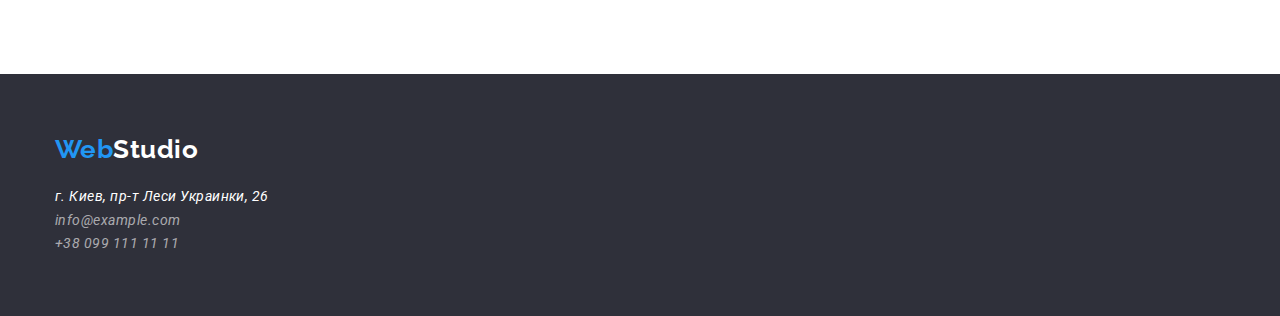
==== commit 8fc1f2df: "edit porfolio products list" ====
--- a/portfolio.html
+++ b/portfolio.html
@@ -48,7 +48,7 @@
         <ul class="products list">
           <li class="item">
             <a href="" class="link">
-              <img src="./images/prod-1.jpg" alt="Веб-сайт" width="370">
+              <img class="link-image" src="./images/prod-1.jpg" alt="Веб-сайт" width="370">
               <div class="align">
                 <h2 class="product-title">Технокряк</h2>
                 <p class="product-item">Веб-сайт</p>
@@ -57,7 +57,7 @@
           </li>
           <li class="item">
             <a href="" class="link">
-              <img src="./images/prod-2.jpg" alt="Дизайн постера" width="370">
+              <img class="link-image" src="./images/prod-2.jpg" alt="Дизайн постера" width="370">
               <div class="align">
                 <h2 class="product-title">Постер New Orlean vs Golden Star</h2>
                 <p class="product-item">Дизайн</p>
@@ -66,7 +66,7 @@
           </li>
           <li class="item">
             <a href="" class="link">
-              <img src="./images/prod-3.jpg" alt="Лого ресторана" width="370">
+              <img class="link-image" src="./images/prod-3.jpg" alt="Лого ресторана" width="370">
               <div class="align">
                 <h2 class="product-title">Ресторан Seafood</h2>
                 <p class="product-item">Приложение</p>
@@ -75,7 +75,7 @@
           </li>
           <li class="item">
             <a href="" class="link">
-              <img src="./images/prod-4.jpg" alt="Наушники" width="370">
+              <img class="link-image" src="./images/prod-4.jpg" alt="Наушники" width="370">
               <div class="align">
                 <h2 class="product-title">Проект Prime</h2>
                 <p class="product-item">Маркетинг</p>
@@ -84,7 +84,7 @@
           </li>
           <li class="item">
             <a href="" class="link">
-              <img src="./images/prod-5.jpg" alt="Картонные коробки" width="370">
+              <img class="link-image" src="./images/prod-5.jpg" alt="Картонные коробки" width="370">
               <div class="align">
                 <h2 class="product-title">Проект Boxes</h2>
                 <p class="product-item">Приложение</p>
@@ -93,7 +93,7 @@
           </li>
           <li class="item">
             <a href="" class="link">
-              <img src="./images/prod-6.jpg" alt="Веб-сайт на мониторе" width="370">
+              <img class="link-image" src="./images/prod-6.jpg" alt="Веб-сайт на мониторе" width="370">
               <div class="align">
                 <h2 class="product-title">Inspiration has no Borders</h2>
                 <p class="product-item">Веб-сайт</p>
@@ -102,7 +102,7 @@
           </li>
           <li class="item">
             <a href="" class="link">
-              <img src="./images/prod-7.jpg" alt="Журнал" width="370">
+              <img class="link-image" src="./images/prod-7.jpg" alt="Журнал" width="370">
               <div class="align">
                 <h2 class="product-title">Издание Limited Edition</h2>
                 <p class="product-item">Дизайн</p>
@@ -111,7 +111,7 @@
           </li>
           <li class="item">
             <a href="" class="link">
-              <img src="./images/prod-8.jpg" alt="Бирка Lable" width="370">
+              <img class="link-image" src="./images/prod-8.jpg" alt="Бирка Lable" width="370">
               <div class="align">
                 <h2 class="product-title">Проект LAB</h2>
                 <p class="product-item">Маркетинг</p>
@@ -120,7 +120,7 @@
           </li>
           <li class="item">
             <a href="" class="link">
-              <img src="./images/prod-9.jpg" alt="Приложение на ноуте" width="370">
+              <img class="link-image" src="./images/prod-9.jpg" alt="Приложение на ноуте" width="370">
               <div class="align">
                 <h2 class="product-title">Growing Business</h2>
                 <p class="product-item">Приложение</p>
--- a/css/style.css
+++ b/css/style.css
@@ -45,8 +45,6 @@
   margin-left: auto;
   margin-right: auto;
 
-  outline: 2px solid tomato;
-
 }
 
 /* Nav style */
@@ -342,11 +340,15 @@
 }
 
 .products .align {
-  margin: 20px 24px;
-}
-
-.products .item {
-  border: 1px solid #EEEEEE;
+  box-sizing: border-box;
+  padding: 20px 24px;
+  border-bottom: 1px solid #EEEEEE;
+  border-right: 1px solid #EEEEEE;
+  border-left: 1px solid #EEEEEE;
+}
+
+.link-image {
+  display: block;
 }
 
 .products .item:not(:nth-last-child(-n + 3)) {
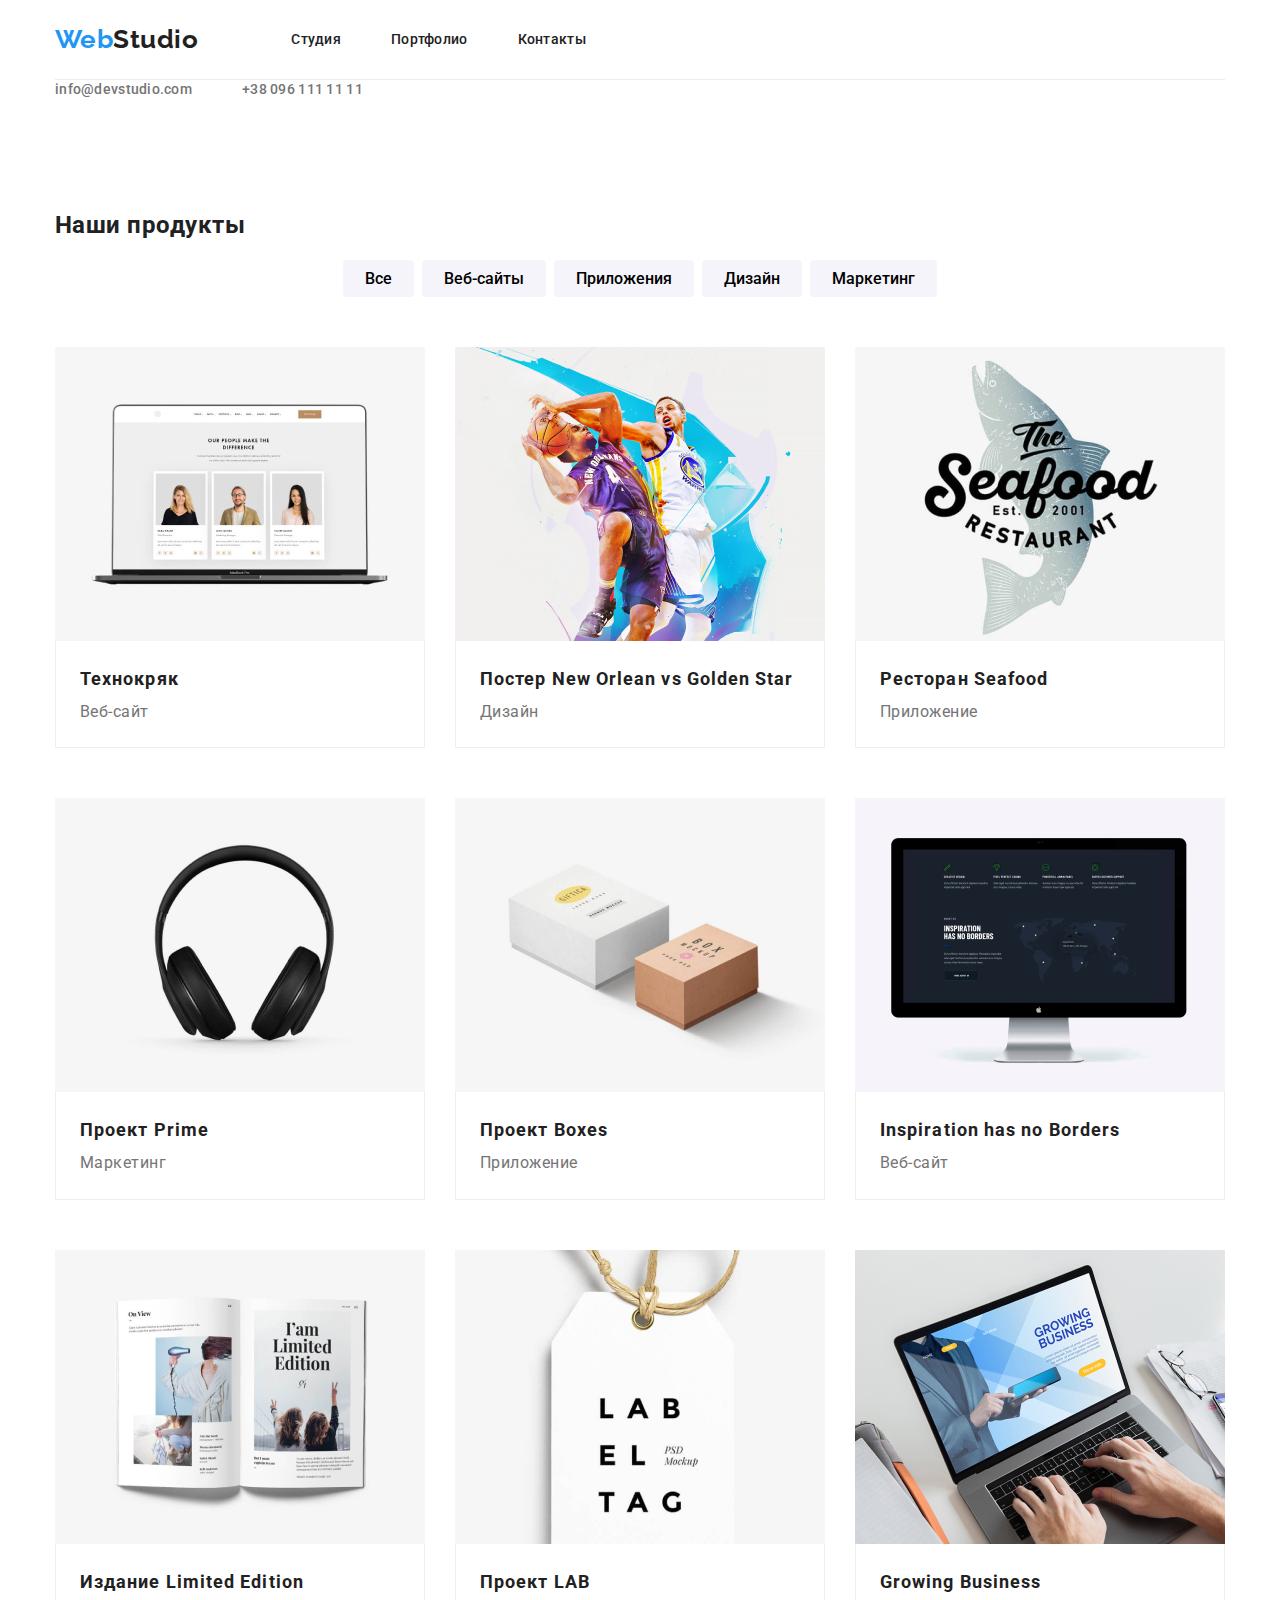
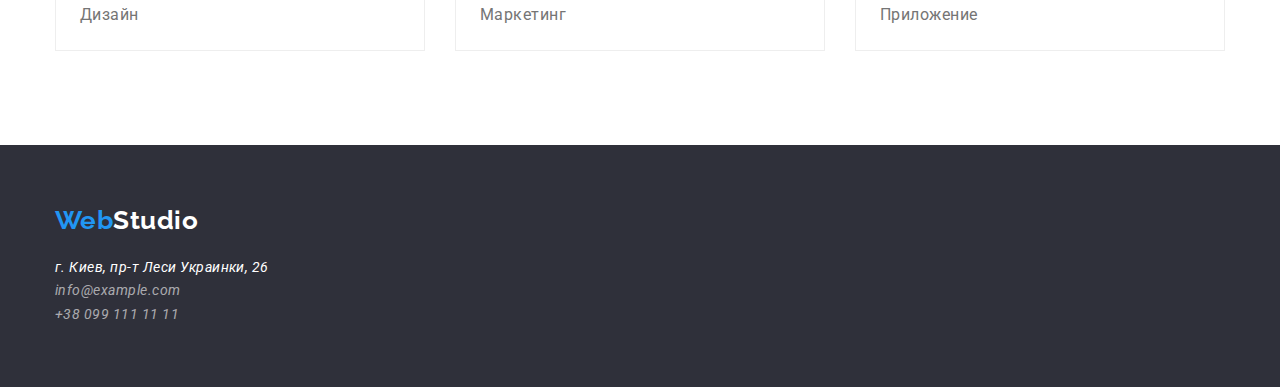
==== commit de6d7246: "edit h2,h3" ====
--- a/portfolio.html
+++ b/portfolio.html
@@ -11,21 +11,23 @@
 
 <body>
   <!-- Шапка сайта -->
-  <header>
-    <nav class="main-nav container">
-      <a href="./index.html" class="logo">
-        <span class="accent">Web</span>Studio
-      </a>
-      <ul class="nav list">
-        <li class="item"><a href="./index.html" class="link">Студия</a></li>
-        <li class="item"><a href="./portfolio.html" class="link current">Портфолио</a></li>
-        <li class="item"><a href="" class="link">Контакты</a></li>
-      </ul>
+  <header class="top-line">
+    <div class="top-header container">
+      <nav class="main-nav ">
+        <a href="./index.html" class="logo">
+          <span class="accent">Web</span>Studio
+        </a>
+        <ul class="nav list">
+          <li class="item"><a href="./index.html" class="link">Студия</a></li>
+          <li class="item"><a href="./portfolio.html" class="link current">Портфолио</a></li>
+          <li class="item"><a href="" class="link">Контакты</a></li>
+        </ul>
+      </nav>
       <ul class="nav-contacts list">
         <li class="item"><a href="mailto:info@devstudio.com" class="link">info@devstudio.com</a></li>
         <li class="item"><a href="tel:+380961111111" class="link">+38 096 111 11 11</a></li>
       </ul>
-    </nav>
+    </div>
   </header>
   <!-- Block main -->
   <main>
@@ -34,7 +36,7 @@
     <section class="section">
       <div class="container">
         <!-- Этот заголовок должен быть скрытым -->
-        <h1 class="none-title">Наши продукты</h1>
+        <h2 class="visually-hidden">Наши продукты</h2>
         <ul class="nav-products list">
           <li class="item"><button type="button">Все</button></li>
           <li class="item"><button type="button">Веб-сайты</button></li>
@@ -42,15 +44,12 @@
           <li class="item"><button type="button">Дизайн</button></li>
           <li class="item"><button type="button">Маркетинг</button></li>
         </ul>
-      </div>
-
-      <div class="container">
         <ul class="products list">
           <li class="item">
             <a href="" class="link">
               <img class="link-image" src="./images/prod-1.jpg" alt="Веб-сайт" width="370">
               <div class="align">
-                <h2 class="product-title">Технокряк</h2>
+                <h3 class="product-title">Технокряк</h3>
                 <p class="product-item">Веб-сайт</p>
               </div>
             </a>
@@ -59,7 +58,7 @@
             <a href="" class="link">
               <img class="link-image" src="./images/prod-2.jpg" alt="Дизайн постера" width="370">
               <div class="align">
-                <h2 class="product-title">Постер New Orlean vs Golden Star</h2>
+                <h3 class="product-title">Постер New Orlean vs Golden Star</h3>
                 <p class="product-item">Дизайн</p>
               </div>
             </a>
@@ -68,7 +67,7 @@
             <a href="" class="link">
               <img class="link-image" src="./images/prod-3.jpg" alt="Лого ресторана" width="370">
               <div class="align">
-                <h2 class="product-title">Ресторан Seafood</h2>
+                <h3 class="product-title">Ресторан Seafood</h3>
                 <p class="product-item">Приложение</p>
               </div>
             </a>
@@ -77,7 +76,7 @@
             <a href="" class="link">
               <img class="link-image" src="./images/prod-4.jpg" alt="Наушники" width="370">
               <div class="align">
-                <h2 class="product-title">Проект Prime</h2>
+                <h3 class="product-title">Проект Prime</h3>
                 <p class="product-item">Маркетинг</p>
               </div>
             </a>
@@ -86,7 +85,7 @@
             <a href="" class="link">
               <img class="link-image" src="./images/prod-5.jpg" alt="Картонные коробки" width="370">
               <div class="align">
-                <h2 class="product-title">Проект Boxes</h2>
+                <h3 class="product-title">Проект Boxes</h3>
                 <p class="product-item">Приложение</p>
               </div>
             </a>
@@ -95,7 +94,7 @@
             <a href="" class="link">
               <img class="link-image" src="./images/prod-6.jpg" alt="Веб-сайт на мониторе" width="370">
               <div class="align">
-                <h2 class="product-title">Inspiration has no Borders</h2>
+                <h3 class="product-title">Inspiration has no Borders</h3>
                 <p class="product-item">Веб-сайт</p>
               </div>
             </a>
@@ -104,7 +103,7 @@
             <a href="" class="link">
               <img class="link-image" src="./images/prod-7.jpg" alt="Журнал" width="370">
               <div class="align">
-                <h2 class="product-title">Издание Limited Edition</h2>
+                <h3 class="product-title">Издание Limited Edition</h3>
                 <p class="product-item">Дизайн</p>
               </div>
             </a>
@@ -113,7 +112,7 @@
             <a href="" class="link">
               <img class="link-image" src="./images/prod-8.jpg" alt="Бирка Lable" width="370">
               <div class="align">
-                <h2 class="product-title">Проект LAB</h2>
+                <h3 class="product-title">Проект LAB</h3>
                 <p class="product-item">Маркетинг</p>
               </div>
             </a>
@@ -122,7 +121,7 @@
             <a href="" class="link">
               <img class="link-image" src="./images/prod-9.jpg" alt="Приложение на ноуте" width="370">
               <div class="align">
-                <h2 class="product-title">Growing Business</h2>
+                <h3 class="product-title">Growing Business</h3>
                 <p class="product-item">Приложение</p>
               </div>
             </a>
--- a/css/style.css
+++ b/css/style.css
@@ -66,9 +66,13 @@
 .main-nav {
   display: flex;
   align-items: center;
-
-  padding-top: 32px;
-  padding-bottom: 32px;
+  height: 80px;
+
+  border-bottom: 1px solid #ECECEC;
+
+
+  /* padding-top: 32px;
+  padding-bottom: 32px; */
 }
 
 .nav.list {
@@ -131,12 +135,15 @@
   text-align: center;
   background-color: var(--accent-background);
   color: var(--primary-white-color);
+
+  padding-top: 200px;
+  padding-bottom: 280px;
 }
 
 .hero-title {
-  margin-top: 0;
-  margin-bottom: 30px;
-
+  margin: 0 auto 30px;
+
+  width: 696px;
   font-weight: 900;
   font-size: 44px;
   line-height: 1.36;
@@ -218,6 +225,7 @@
 .team {
   display: flex;
   justify-content: space-between;
+  background-color: var(--primary-background);
 }
 
 .team-member {
